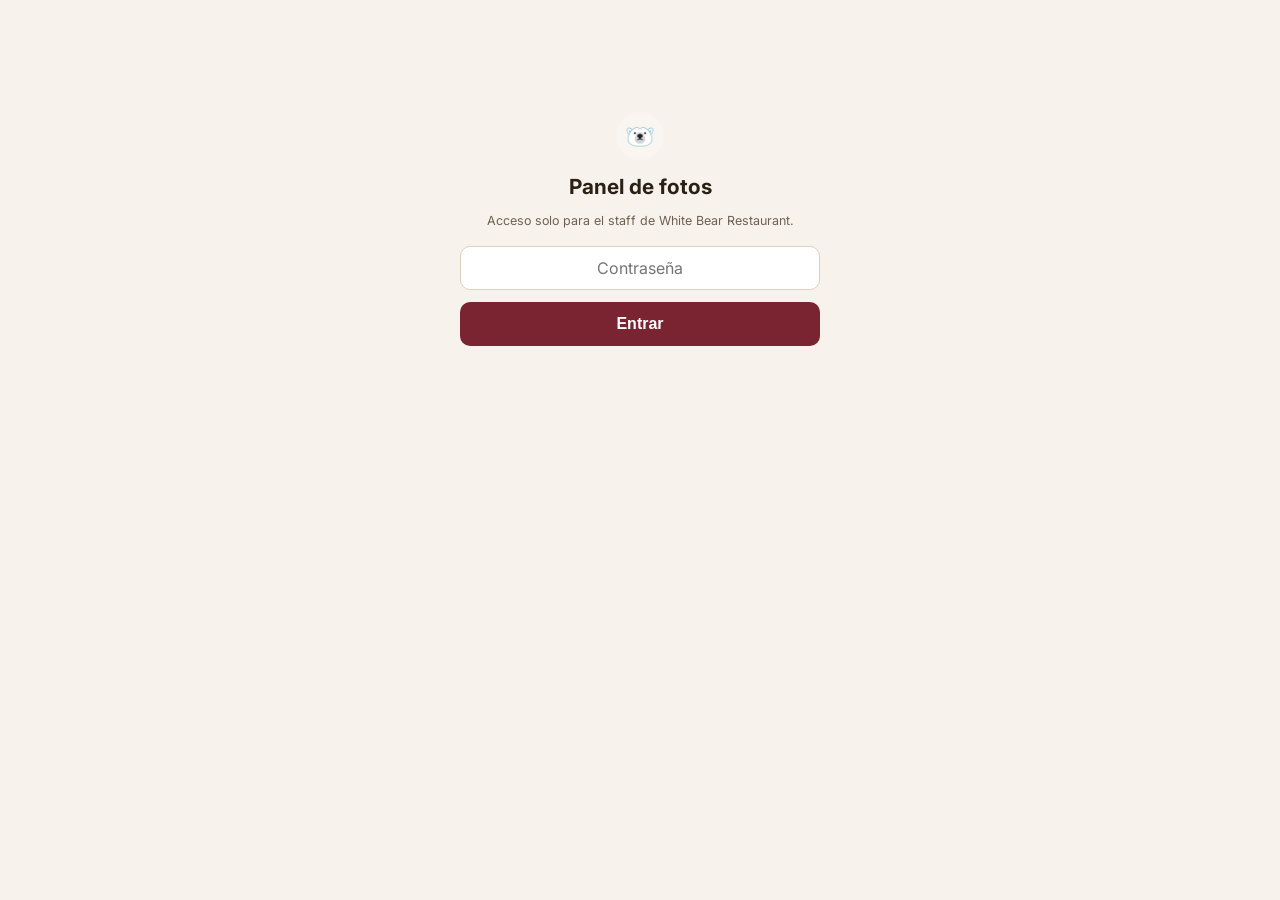
==== public/admin-photos.html @ 226e4245 "Pulido visual: tipografía, favicon, meta tags, mapa, reseñas y micro-interacciones - Tipografía real" ====
<!doctype html>
<html lang="es">
<head>
<meta charset="utf-8" />
<meta name="viewport" content="width=device-width, initial-scale=1" />
<title>Administrar fotos — White Bear Restaurant</title>
<link rel="icon" type="image/svg+xml" href="favicon.svg" />
<link rel="preconnect" href="https://fonts.googleapis.com" />
<link rel="preconnect" href="https://fonts.gstatic.com" crossorigin />
<link href="https://fonts.googleapis.com/css2?family=Fraunces:opsz,wght@9..144,500;9..144,600;9..144,700&family=Inter:wght@400;500;600;700&display=swap" rel="stylesheet" />
<link rel="stylesheet" href="css/style.css" />
<style>
  .admin-shell { max-width: 640px; margin: 0 auto; padding: 32px 20px 64px; }
  .admin-login { max-width: 360px; margin: 80px auto; text-align: center; }
  .admin-login input { text-align: center; }
  .photo-row {
    display: flex; align-items: center; gap: 14px;
    background: var(--surface); border: 1px solid var(--border); border-radius: 12px;
    padding: 12px; margin-bottom: 10px; box-shadow: var(--shadow);
  }
  .photo-thumb {
    width: 72px; height: 72px; border-radius: 8px; object-fit: cover;
    background: var(--surface-alt); flex-shrink: 0;
  }
  .photo-info { flex: 1; min-width: 0; }
  .photo-caption { font-weight: 600; font-size: 0.92rem; }
  .photo-url { font-size: 0.78rem; color: var(--text-muted); overflow: hidden; text-overflow: ellipsis; white-space: nowrap; }
  .photo-actions { display: flex; gap: 6px; flex-shrink: 0; }
  .icon-btn {
    width: 36px; height: 36px; border-radius: 8px; border: 1px solid var(--border);
    background: var(--surface-alt); cursor: pointer; font-size: 1rem;
  }
  .icon-btn:disabled { opacity: 0.35; cursor: not-allowed; }
  .icon-btn.danger { color: var(--danger); border-color: var(--danger); background: transparent; }
</style>
</head>
<body>

<div class="admin-shell">

  <div id="login-view" class="admin-login">
    <div class="brand-icon" style="margin:0 auto 14px">🐻‍❄️</div>
    <h1 style="font-size:1.3rem">Panel de fotos</h1>
    <p class="hint" style="margin-bottom:18px">Acceso solo para el staff de White Bear Restaurant.</p>
    <div id="login-alert"></div>
    <input type="password" id="password-input" placeholder="Contraseña" autocomplete="current-password" style="margin-bottom:12px" />
    <button class="btn btn-primary" id="login-btn">Entrar</button>
  </div>

  <div id="panel-view" hidden>
    <p class="section-title">Galería del sitio de reservaciones</p>
    <p class="hint" style="margin-bottom:20px">
      Agrega fotos pegando la URL de una imagen ya subida a algún lugar (Supabase Storage,
      Imgur, Google Drive público, etc.). La primera foto de la lista se usa como fondo de
      bienvenida en el sitio de clientes.
    </p>

    <form id="add-form" style="margin-top:0;margin-bottom:24px;padding:18px">
      <div id="add-alert"></div>
      <div class="field">
        <label for="photo-url">URL de la imagen *</label>
        <input type="url" id="photo-url" placeholder="https://..." required />
      </div>
      <div class="field">
        <label for="photo-caption">Descripción (opcional)</label>
        <input type="text" id="photo-caption" placeholder="Ej. Terraza al atardecer" />
      </div>
      <button type="submit" class="btn btn-primary" id="add-btn">Agregar foto</button>
    </form>

    <div id="photo-list"></div>
    <p class="hint" id="empty-photos" hidden>Aún no hay fotos. Agrega la primera arriba.</p>
  </div>

</div>

<script src="js/admin-photos.js"></script>
</body>
</html>
---- public/css/style.css ----
:root {
  --bg: #f7f3ec;
  --surface: #ffffff;
  --surface-alt: #efe6d8;
  --border: #ddd0ba;
  --text: #2b2015;
  --text-muted: #6f6151;
  --brand: #7a2331;
  --brand-dark: #571726;
  --brand-light: #b5717e;
  --on-brand: #ffffff;
  --accent: #4a6741;
  --danger: #9c3b3b;
  --warning: #a67c00;
  --pending: #a67c00;
  --confirmed: #4a6741;
  --seated: #7a2331;
  --completed: #6f6151;
  --cancelled: #9c3b3b;
  --shadow: 0 4px 16px rgba(43, 32, 21, 0.1);
  --radius: 14px;
  --font-display: "Fraunces", Georgia, "Times New Roman", serif;
  --font-body: "Inter", "Segoe UI", system-ui, -apple-system, Roboto, sans-serif;
}

@media (prefers-color-scheme: dark) {
  :root:not([data-theme="light"]) {
    --bg: #1a140d;
    --surface: #241c13;
    --surface-alt: #2e2418;
    --border: #4a3c28;
    --text: #f3ead9;
    --text-muted: #c2b39d;
    --brand: #c9808f;
    --brand-dark: #e0a8b3;
    --brand-light: #7a2331;
    --on-brand: #2b141a;
    --accent: #8fb37e;
    --danger: #d98a8a;
    --warning: #d9a940;
    --pending: #d9a940;
    --confirmed: #8fb37e;
    --seated: #c9808f;
    --completed: #a99b85;
    --cancelled: #d98a8a;
    --shadow: 0 4px 20px rgba(0, 0, 0, 0.45);
  }
}

:root[data-theme="dark"] {
  --bg: #1a140d;
  --surface: #241c13;
  --surface-alt: #2e2418;
  --border: #4a3c28;
  --text: #f3ead9;
  --text-muted: #c2b39d;
  --brand: #c9808f;
  --brand-dark: #e0a8b3;
  --brand-light: #7a2331;
  --on-brand: #2b141a;
  --accent: #8fb37e;
  --danger: #d98a8a;
  --warning: #d9a940;
  --pending: #d9a940;
  --confirmed: #8fb37e;
  --seated: #c9808f;
  --completed: #a99b85;
  --cancelled: #d98a8a;
  --shadow: 0 4px 20px rgba(0, 0, 0, 0.45);
}

* {
  box-sizing: border-box;
}

body {
  margin: 0;
  background: var(--bg);
  color: var(--text);
  font-family: var(--font-body);
  padding-block: 0;
}

a {
  color: inherit;
}

a:focus-visible,
button:focus-visible,
input:focus-visible,
select:focus-visible,
textarea:focus-visible,
[tabindex]:focus-visible {
  outline: 2px solid var(--brand);
  outline-offset: 2px;
}

header.hero h1,
.welcome-splash-title,
.section-title,
.confirmation h2 {
  font-family: var(--font-display);
}

.container {
  max-width: 760px;
  margin: 0 auto;
  padding: 0 20px 48px;
}

@keyframes fade-in-up {
  from {
    opacity: 0;
    transform: translateY(10px);
  }
  to {
    opacity: 1;
    transform: translateY(0);
  }
}

.container > .card,
.container > form {
  animation: fade-in-up 0.5s ease both;
}

.container > .card:nth-child(2) {
  animation-delay: 0.06s;
}

.container > .card:nth-child(3) {
  animation-delay: 0.12s;
}

.container > .card:nth-child(4) {
  animation-delay: 0.18s;
}

.container > form {
  animation-delay: 0.24s;
}

@media (prefers-reduced-motion: reduce) {
  .container > .card,
  .container > form {
    animation: none;
  }
}

/* ---------- pantalla de bienvenida ---------- */
.welcome-splash {
  position: fixed;
  inset: 0;
  z-index: 100;
  display: flex;
  align-items: center;
  justify-content: center;
  background-color: var(--brand-dark);
  background-size: cover;
  background-position: center;
  opacity: 1;
  transition: opacity 0.6s ease;
}

.welcome-splash::before {
  content: "";
  position: absolute;
  inset: 0;
  background: linear-gradient(180deg, rgba(0, 0, 0, 0.35), rgba(0, 0, 0, 0.55));
}

.welcome-splash.welcome-splash-hide {
  opacity: 0;
  pointer-events: none;
}

.welcome-splash[hidden] {
  display: none;
}

.welcome-splash-content {
  position: relative;
  text-align: center;
  color: #fff9f0;
  padding: 0 20px;
}

.welcome-splash-icon {
  width: 76px;
  height: 76px;
  margin: 0 auto 18px;
  border-radius: 50%;
  background: rgba(255, 255, 255, 0.18);
  display: flex;
  align-items: center;
  justify-content: center;
  font-size: 38px;
}

.welcome-splash-title {
  font-size: 2rem;
  margin: 0;
  font-weight: 800;
}

/* ---------- header ---------- */
header.hero {
  background: linear-gradient(135deg, var(--brand-dark), var(--brand));
  color: var(--on-brand);
  padding: 28px 20px 32px;
}

header.hero .hero-inner {
  max-width: 760px;
  margin: 0 auto;
}

.brand-row {
  display: flex;
  align-items: center;
  gap: 14px;
}

.brand-icon {
  width: 48px;
  height: 48px;
  border-radius: 50%;
  background: rgba(255, 255, 255, 0.18);
  display: flex;
  align-items: center;
  justify-content: center;
  font-size: 24px;
  flex-shrink: 0;
}

header.hero h1 {
  margin: 0;
  font-size: 1.5rem;
  line-height: 1.2;
}

.lang-switcher {
  margin-left: auto;
  display: flex;
  gap: 4px;
  background: rgba(255, 255, 255, 0.14);
  border-radius: 999px;
  padding: 3px;
  flex-shrink: 0;
}

.lang-switcher button {
  font: inherit;
  font-size: 0.75rem;
  font-weight: 700;
  color: var(--on-brand);
  background: transparent;
  border: none;
  border-radius: 999px;
  padding: 6px 11px;
  cursor: pointer;
  opacity: 0.75;
}

.lang-switcher button.active {
  background: rgba(255, 255, 255, 0.92);
  color: var(--brand-dark);
  opacity: 1;
}

@media (max-width: 560px) {
  .brand-row {
    flex-wrap: wrap;
  }
  .lang-switcher {
    margin-left: 0;
  }
}

.hero-meta {
  margin-top: 4px;
  font-size: 0.88rem;
  opacity: 0.9;
  display: flex;
  flex-wrap: wrap;
  align-items: center;
  gap: 6px 10px;
}

.rating {
  display: inline-flex;
  align-items: center;
  gap: 6px;
}

.rating-stars {
  position: relative;
  display: inline-block;
  font-size: 0.95em;
  line-height: 1;
  letter-spacing: 1px;
}

.rating-stars-bg {
  color: rgba(255, 255, 255, 0.35);
}

.rating-stars-fg {
  position: absolute;
  inset: 0;
  overflow: hidden;
  white-space: nowrap;
  color: #ffc94d;
}

.rating-value {
  font-weight: 700;
}

.hero-details {
  margin-top: 16px;
  display: flex;
  flex-wrap: wrap;
  gap: 10px 20px;
  font-size: 0.88rem;
}

.hero-details span {
  opacity: 0.92;
}

.hero-hours {
  margin-top: 10px;
  font-size: 0.88rem;
  display: flex;
  flex-direction: column;
  gap: 2px;
  opacity: 0.92;
}

/* ---------- cards / sections ---------- */
.card {
  background: var(--surface);
  border: 1px solid var(--border);
  border-radius: var(--radius);
  box-shadow: var(--shadow);
  padding: 22px;
  margin-top: -20px;
  position: relative;
}

.section-title {
  font-size: 1.05rem;
  font-weight: 700;
  margin: 0 0 14px;
  color: var(--brand-dark);
}

.highlights {
  display: flex;
  flex-wrap: wrap;
  gap: 8px;
  margin-top: 24px;
}

.photo-gallery {
  display: grid;
  grid-template-columns: repeat(3, 1fr);
  gap: 10px;
  margin-top: 4px;
}

.photo-gallery img {
  width: 100%;
  aspect-ratio: 1 / 1;
  object-fit: cover;
  border-radius: 10px;
  background: var(--surface-alt);
  display: block;
  transition: transform 0.25s ease, box-shadow 0.25s ease;
}

.photo-gallery img:hover {
  transform: scale(1.03);
  box-shadow: var(--shadow);
}

.map-card {
  padding-bottom: 0;
  overflow: hidden;
}

.map-embed {
  margin: 0 -22px -22px;
  aspect-ratio: 16 / 9;
}

.map-embed iframe {
  width: 100%;
  height: 100%;
  border: 0;
  display: block;
}

@media (max-width: 480px) {
  .photo-gallery {
    grid-template-columns: repeat(2, 1fr);
  }
}

.highlight-chip {
  background: var(--surface-alt);
  border: 1px solid var(--border);
  border-radius: 999px;
  padding: 6px 14px;
  font-size: 0.82rem;
  color: var(--text-muted);
}

/* ---------- info adicional (accesibilidad, servicios, etc.) ---------- */
.info-header {
  display: flex;
  align-items: center;
  justify-content: space-between;
  gap: 12px;
  cursor: pointer;
}

.info-toggle-btn {
  flex-shrink: 0;
  background: var(--surface-alt);
  border: 1px solid var(--border);
  color: var(--brand-dark);
  font: inherit;
  font-size: 0.85rem;
  font-weight: 700;
  border-radius: 999px;
  padding: 8px 16px;
  cursor: pointer;
}

.info-grid {
  margin-top: 20px;
  display: grid;
  grid-template-columns: 1fr 1fr;
  gap: 20px 28px;
}

.info-grid[hidden] {
  display: none;
}

.info-group-title {
  margin: 0 0 8px;
  font-size: 0.88rem;
  font-weight: 700;
  color: var(--text);
  display: flex;
  align-items: center;
  gap: 7px;
}

.info-chips {
  display: flex;
  flex-wrap: wrap;
  gap: 6px;
}

@media (max-width: 560px) {
  .info-grid {
    grid-template-columns: 1fr;
  }
}

/* ---------- form ---------- */
form {
  margin-top: 24px;
  background: var(--surface);
  border: 1px solid var(--border);
  border-radius: var(--radius);
  box-shadow: var(--shadow);
  padding: 24px;
}

.form-grid {
  display: grid;
  grid-template-columns: 1fr 1fr;
  gap: 16px;
}

.field {
  display: flex;
  flex-direction: column;
  gap: 6px;
  margin-bottom: 16px;
}

.field.full {
  grid-column: 1 / -1;
}

label {
  font-size: 0.85rem;
  font-weight: 600;
  color: var(--text-muted);
}

input, select, textarea {
  font: inherit;
  padding: 11px 12px;
  border-radius: 10px;
  border: 1px solid var(--border);
  background: var(--surface);
  color: var(--text);
  width: 100%;
}

input:focus, select:focus, textarea:focus {
  outline: 2px solid var(--brand-light);
  outline-offset: 1px;
}

textarea {
  resize: vertical;
  min-height: 70px;
}

.group-menu {
  margin-top: 20px;
  padding-top: 20px;
  border-top: 1px dashed var(--border);
}

.menu-item-row {
  display: flex;
  align-items: center;
  justify-content: space-between;
  gap: 12px;
  padding: 12px 0;
  border-bottom: 1px solid var(--border);
}

.menu-item-row:last-child {
  border-bottom: none;
}

.menu-item-info {
  min-width: 0;
}

.menu-item-name {
  font-weight: 600;
  font-size: 0.94rem;
}

.menu-item-desc {
  font-size: 0.82rem;
  color: var(--text-muted);
  margin-top: 2px;
}

.qty-stepper {
  display: flex;
  align-items: center;
  gap: 10px;
  flex-shrink: 0;
}

.qty-btn {
  width: 34px;
  height: 34px;
  border-radius: 50%;
  border: 1px solid var(--border);
  background: var(--surface-alt);
  color: var(--brand-dark);
  font-size: 1.1rem;
  font-weight: 700;
  cursor: pointer;
  line-height: 1;
}

.qty-value {
  min-width: 20px;
  text-align: center;
  font-weight: 700;
}

.btn {
  display: inline-flex;
  align-items: center;
  justify-content: center;
  gap: 8px;
  border: none;
  border-radius: 10px;
  padding: 13px 22px;
  font-size: 1rem;
  font-weight: 700;
  cursor: pointer;
  transition: transform 0.05s ease, filter 0.15s ease;
}

.btn:active {
  transform: scale(0.98);
}

.btn-primary {
  background: var(--brand);
  color: var(--on-brand);
  width: 100%;
}

.btn-primary:hover {
  filter: brightness(1.06);
}

.btn-primary:disabled {
  opacity: 0.6;
  cursor: not-allowed;
}

.btn-loading {
  position: relative;
  color: transparent !important;
}

.btn-loading::after {
  content: "";
  position: absolute;
  width: 18px;
  height: 18px;
  border-radius: 50%;
  border: 2px solid rgba(255, 255, 255, 0.4);
  border-top-color: #fff;
  animation: btn-spin 0.7s linear infinite;
}

@keyframes btn-spin {
  to {
    transform: rotate(360deg);
  }
}

@media (prefers-reduced-motion: reduce) {
  .btn-loading::after {
    animation-duration: 1.4s;
  }
}

.hint {
  font-size: 0.78rem;
  color: var(--text-muted);
}

.alert {
  border-radius: 10px;
  padding: 12px 14px;
  font-size: 0.88rem;
  margin-bottom: 16px;
}

.alert-error {
  background: color-mix(in srgb, var(--danger) 14%, var(--surface));
  color: var(--danger);
  border: 1px solid color-mix(in srgb, var(--danger) 35%, transparent);
}

.alert-success {
  background: color-mix(in srgb, var(--accent) 14%, var(--surface));
  color: var(--accent);
  border: 1px solid color-mix(in srgb, var(--accent) 35%, transparent);
}

.confirmation {
  display: none;
  text-align: center;
  padding: 32px 20px;
}

.confirmation .check {
  width: 64px;
  height: 64px;
  border-radius: 50%;
  background: color-mix(in srgb, var(--accent) 18%, var(--surface));
  color: var(--accent);
  display: flex;
  align-items: center;
  justify-content: center;
  font-size: 32px;
  margin: 0 auto 16px;
}

.confirmation h2 {
  margin: 0 0 8px;
}

.confirmation .details {
  background: var(--surface-alt);
  border-radius: 10px;
  padding: 16px;
  margin: 18px 0;
  text-align: left;
  font-size: 0.92rem;
  display: grid;
  grid-template-columns: auto 1fr;
  gap: 6px 14px;
}

.confirmation .details dt {
  color: var(--text-muted);
  font-weight: 600;
}

.confirmation .details dd {
  margin: 0;
}

footer.site-footer {
  text-align: center;
  color: var(--text-muted);
  font-size: 0.8rem;
  padding: 24px 20px 40px;
}

footer.site-footer a {
  color: var(--brand);
  font-weight: 600;
  text-decoration: none;
}

@media (max-width: 560px) {
  .form-grid {
    grid-template-columns: 1fr;
  }
  header.hero h1 {
    font-size: 1.25rem;
  }
}
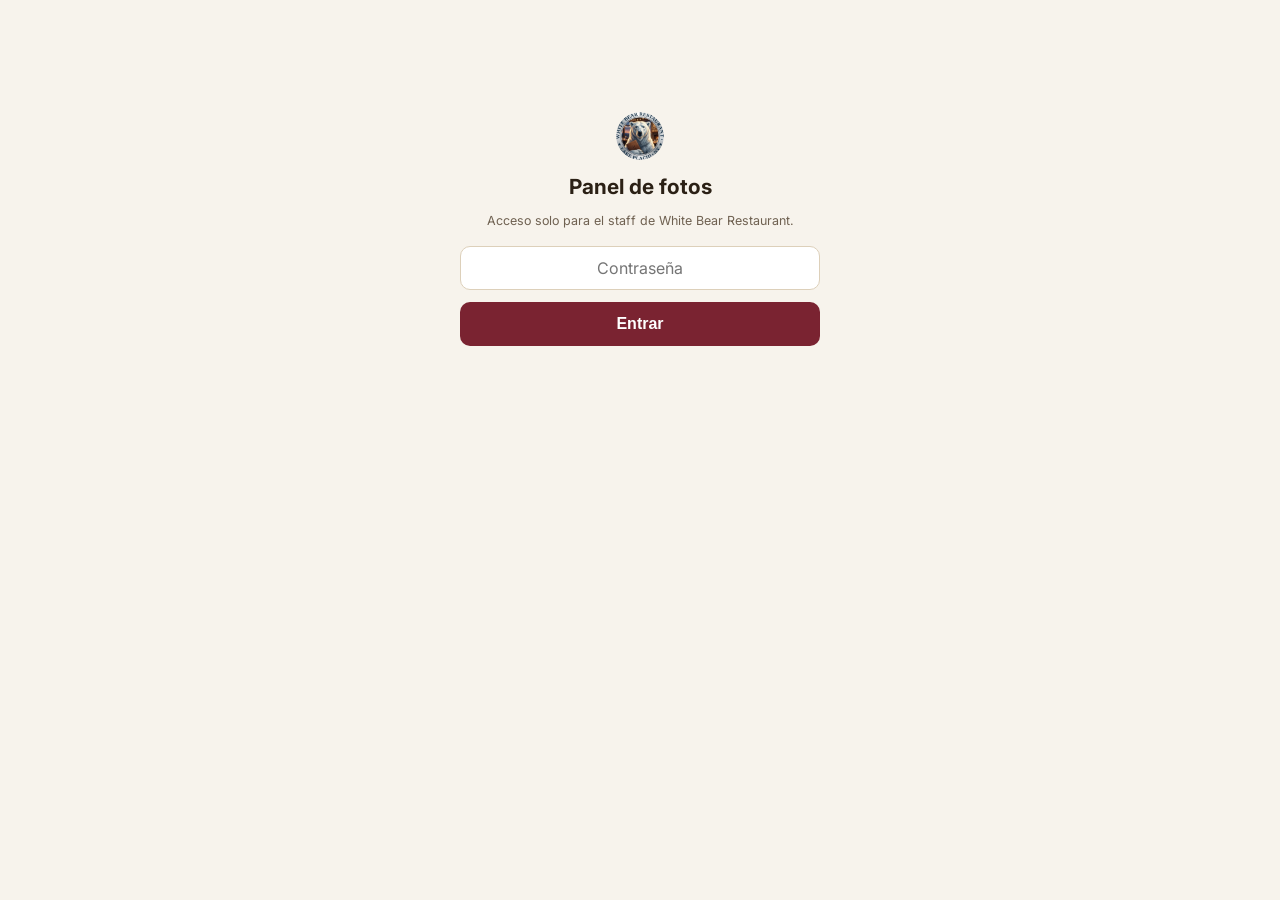
==== commit 88085d35: "Reemplazar el emoji del oso por el logo real del restaurante Logo generado específicamente para el n" ====
--- a/public/admin-photos.html
+++ b/public/admin-photos.html
@@ -4,7 +4,7 @@
 <meta charset="utf-8" />
 <meta name="viewport" content="width=device-width, initial-scale=1" />
 <title>Administrar fotos — White Bear Restaurant</title>
-<link rel="icon" type="image/svg+xml" href="favicon.svg" />
+<link rel="icon" type="image/png" href="favicon.png" />
 <link rel="preconnect" href="https://fonts.googleapis.com" />
 <link rel="preconnect" href="https://fonts.gstatic.com" crossorigin />
 <link href="https://fonts.googleapis.com/css2?family=Fraunces:opsz,wght@9..144,500;9..144,600;9..144,700&family=Inter:wght@400;500;600;700&display=swap" rel="stylesheet" />
@@ -39,7 +39,7 @@
 <div class="admin-shell">
 
   <div id="login-view" class="admin-login">
-    <div class="brand-icon" style="margin:0 auto 14px">🐻‍❄️</div>
+    <div class="brand-icon" style="margin:0 auto 14px"><img src="images/bear-logo.jpg" alt="White Bear Restaurant" class="brand-icon-img"></div>
     <h1 style="font-size:1.3rem">Panel de fotos</h1>
     <p class="hint" style="margin-bottom:18px">Acceso solo para el staff de White Bear Restaurant.</p>
     <div id="login-alert"></div>
--- a/public/css/style.css
+++ b/public/css/style.css
@@ -81,6 +81,40 @@
   padding-block: 0;
 }
 
+/* ---------- fondo "marca de agua" (apartado del cliente) ---------- */
+body.customer-body {
+  background-image: url("../images/hero-bg.jpg");
+  background-size: cover;
+  background-position: top center;
+  background-repeat: no-repeat;
+  background-attachment: fixed;
+}
+
+body.customer-body .card,
+body.customer-body form,
+body.customer-body .confirmation {
+  /* Respaldo para navegadores sin soporte de color-mix() (algunos Android
+     con Chrome/WebView desactualizado) -- sin esto, la tarjeta se queda
+     sin fondo y el texto se vuelve ilegible sobre la foto. */
+  background: rgba(255, 255, 255, 0.85);
+  background: color-mix(in srgb, var(--surface) 78%, transparent);
+  backdrop-filter: blur(16px) saturate(1.15);
+  -webkit-backdrop-filter: blur(16px) saturate(1.15);
+}
+
+body.customer-body footer.site-footer {
+  background: rgba(247, 243, 236, 0.85);
+  background: color-mix(in srgb, var(--bg) 82%, transparent);
+  backdrop-filter: blur(10px);
+  -webkit-backdrop-filter: blur(10px);
+}
+
+@media (max-width: 700px) {
+  body.customer-body {
+    background-attachment: scroll;
+  }
+}
+
 a {
   color: inherit;
 }
@@ -195,6 +229,7 @@
   align-items: center;
   justify-content: center;
   font-size: 38px;
+  overflow: hidden;
 }
 
 .welcome-splash-title {
@@ -210,6 +245,15 @@
   padding: 28px 20px 32px;
 }
 
+/* En el apartado del cliente el encabezado va transparente sobre la foto
+   de fondo -- un degradado oscuro sutil mantiene el texto blanco legible
+   sin volver a tapar la foto con un bloque de color sólido. */
+body.customer-body header.hero {
+  background: linear-gradient(180deg, rgba(15, 8, 6, 0.55) 0%, rgba(15, 8, 6, 0.28) 100%);
+  backdrop-filter: blur(2px);
+  -webkit-backdrop-filter: blur(2px);
+}
+
 header.hero .hero-inner {
   max-width: 760px;
   margin: 0 auto;
@@ -231,6 +275,15 @@
   justify-content: center;
   font-size: 24px;
   flex-shrink: 0;
+  overflow: hidden;
+}
+
+.brand-icon-img {
+  width: 100%;
+  height: 100%;
+  object-fit: cover;
+  border-radius: 50%;
+  display: block;
 }
 
 header.hero h1 {
@@ -367,7 +420,11 @@
   display: grid;
   grid-template-columns: repeat(3, 1fr);
   gap: 10px;
-  margin-top: 4px;
+  margin-top: 20px;
+}
+
+.photo-gallery[hidden] {
+  display: none;
 }
 
 .photo-gallery img {
@@ -386,12 +443,15 @@
 }
 
 .map-card {
+  overflow: hidden;
+}
+
+.map-card.expanded {
   padding-bottom: 0;
-  overflow: hidden;
 }
 
 .map-embed {
-  margin: 0 -22px -22px;
+  margin: 16px -22px -22px;
   aspect-ratio: 16 / 9;
 }
 
@@ -659,14 +719,18 @@
 }
 
 .alert-error {
+  background: rgb(241, 228, 228);
   background: color-mix(in srgb, var(--danger) 14%, var(--surface));
   color: var(--danger);
+  border: 1px solid rgba(156, 59, 59, 0.35);
   border: 1px solid color-mix(in srgb, var(--danger) 35%, transparent);
 }
 
 .alert-success {
+  background: rgb(230, 234, 228);
   background: color-mix(in srgb, var(--accent) 14%, var(--surface));
   color: var(--accent);
+  border: 1px solid rgba(74, 103, 65, 0.35);
   border: 1px solid color-mix(in srgb, var(--accent) 35%, transparent);
 }
 
@@ -680,6 +744,7 @@
   width: 64px;
   height: 64px;
   border-radius: 50%;
+  background: rgb(222, 228, 221);
   background: color-mix(in srgb, var(--accent) 18%, var(--surface));
   color: var(--accent);
   display: flex;
@@ -727,6 +792,21 @@
   text-decoration: none;
 }
 
+.ai-badge {
+  display: inline-flex;
+  align-items: center;
+  gap: 5px;
+  margin-top: 14px;
+  padding: 5px 12px;
+  border-radius: 999px;
+  border: 1px solid var(--border);
+  background: var(--surface-alt);
+  font-size: 0.72rem;
+  font-weight: 600;
+  letter-spacing: 0.02em;
+  color: var(--text-muted);
+}
+
 @media (max-width: 560px) {
   .form-grid {
     grid-template-columns: 1fr;
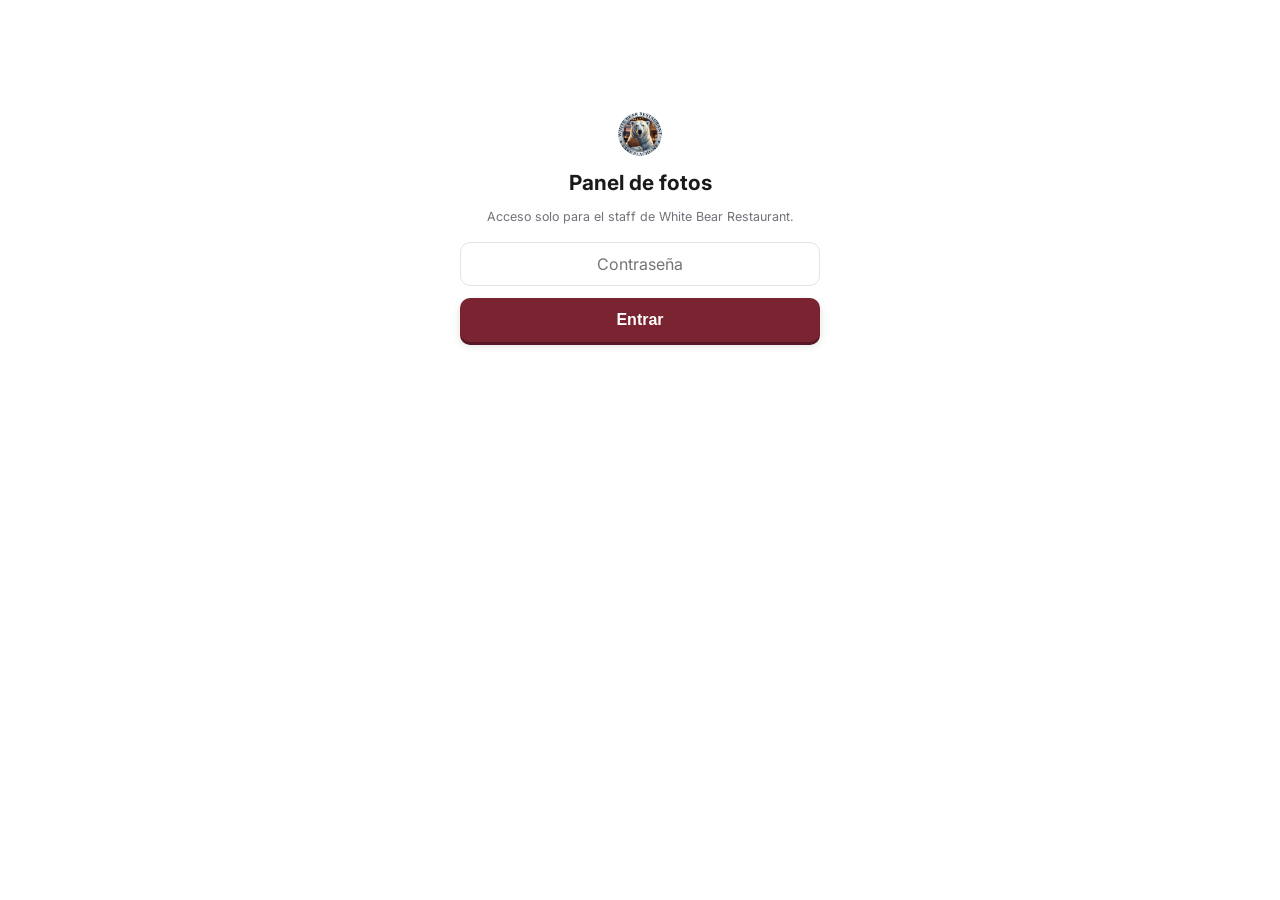
==== commit 2134e942: "Rediseño minimalista en blanco - Paleta a blanco/gris neutro (claro y oscuro), sombras planas y suti" ====
--- a/public/admin-photos.html
+++ b/public/admin-photos.html
@@ -7,7 +7,7 @@
 <link rel="icon" type="image/png" href="favicon.png" />
 <link rel="preconnect" href="https://fonts.googleapis.com" />
 <link rel="preconnect" href="https://fonts.gstatic.com" crossorigin />
-<link href="https://fonts.googleapis.com/css2?family=Fraunces:opsz,wght@9..144,500;9..144,600;9..144,700&family=Inter:wght@400;500;600;700&display=swap" rel="stylesheet" />
+<link href="https://fonts.googleapis.com/css2?family=Inter:wght@400;500;600;700;800&display=swap" rel="stylesheet" />
 <link rel="stylesheet" href="css/style.css" />
 <style>
   .admin-shell { max-width: 640px; margin: 0 auto; padding: 32px 20px 64px; }
@@ -32,6 +32,11 @@
   }
   .icon-btn:disabled { opacity: 0.35; cursor: not-allowed; }
   .icon-btn.danger { color: var(--danger); border-color: var(--danger); background: transparent; }
+  .photo-category-badge {
+    display: inline-block; font-size: 0.7rem; font-weight: 700; text-transform: uppercase;
+    letter-spacing: 0.03em; padding: 2px 8px; border-radius: 999px; margin-top: 4px;
+    background: var(--surface-alt); color: var(--text-muted); border: 1px solid var(--border);
+  }
 </style>
 </head>
 <body>
@@ -65,6 +70,13 @@
         <label for="photo-caption">Descripción (opcional)</label>
         <input type="text" id="photo-caption" placeholder="Ej. Terraza al atardecer" />
       </div>
+      <div class="field">
+        <label for="photo-category">Sección</label>
+        <select id="photo-category">
+          <option value="gallery">Galería general</option>
+          <option value="menu">Nuestro Menú</option>
+        </select>
+      </div>
       <button type="submit" class="btn btn-primary" id="add-btn">Agregar foto</button>
     </form>
 
--- a/public/css/style.css
+++ b/public/css/style.css
@@ -1,10 +1,10 @@
 :root {
-  --bg: #f7f3ec;
+  --bg: #ffffff;
   --surface: #ffffff;
-  --surface-alt: #efe6d8;
-  --border: #ddd0ba;
-  --text: #2b2015;
-  --text-muted: #6f6151;
+  --surface-alt: #f4f4f4;
+  --border: #e4e4e4;
+  --text: #1a1a1a;
+  --text-muted: #71717a;
   --brand: #7a2331;
   --brand-dark: #571726;
   --brand-light: #b5717e;
@@ -17,20 +17,20 @@
   --seated: #7a2331;
   --completed: #6f6151;
   --cancelled: #9c3b3b;
-  --shadow: 0 4px 16px rgba(43, 32, 21, 0.1);
+  --shadow: 0 1px 3px rgba(0, 0, 0, 0.06);
   --radius: 14px;
-  --font-display: "Fraunces", Georgia, "Times New Roman", serif;
+  --font-display: "Inter", "Segoe UI", system-ui, -apple-system, Roboto, sans-serif;
   --font-body: "Inter", "Segoe UI", system-ui, -apple-system, Roboto, sans-serif;
 }
 
 @media (prefers-color-scheme: dark) {
   :root:not([data-theme="light"]) {
-    --bg: #1a140d;
-    --surface: #241c13;
-    --surface-alt: #2e2418;
-    --border: #4a3c28;
-    --text: #f3ead9;
-    --text-muted: #c2b39d;
+    --bg: #121212;
+    --surface: #1a1a1a;
+    --surface-alt: #232323;
+    --border: #333333;
+    --text: #f2f2f2;
+    --text-muted: #a3a3a3;
     --brand: #c9808f;
     --brand-dark: #e0a8b3;
     --brand-light: #7a2331;
@@ -43,17 +43,17 @@
     --seated: #c9808f;
     --completed: #a99b85;
     --cancelled: #d98a8a;
-    --shadow: 0 4px 20px rgba(0, 0, 0, 0.45);
+    --shadow: 0 1px 3px rgba(0, 0, 0, 0.4);
   }
 }
 
 :root[data-theme="dark"] {
-  --bg: #1a140d;
-  --surface: #241c13;
-  --surface-alt: #2e2418;
-  --border: #4a3c28;
-  --text: #f3ead9;
-  --text-muted: #c2b39d;
+  --bg: #121212;
+  --surface: #1a1a1a;
+  --surface-alt: #232323;
+  --border: #333333;
+  --text: #f2f2f2;
+  --text-muted: #a3a3a3;
   --brand: #c9808f;
   --brand-dark: #e0a8b3;
   --brand-light: #7a2331;
@@ -66,7 +66,7 @@
   --seated: #c9808f;
   --completed: #a99b85;
   --cancelled: #d98a8a;
-  --shadow: 0 4px 20px rgba(0, 0, 0, 0.45);
+  --shadow: 0 1px 3px rgba(0, 0, 0, 0.4);
 }
 
 * {
@@ -79,40 +79,6 @@
   color: var(--text);
   font-family: var(--font-body);
   padding-block: 0;
-}
-
-/* ---------- fondo "marca de agua" (apartado del cliente) ---------- */
-body.customer-body {
-  background-image: url("../images/hero-bg.jpg");
-  background-size: cover;
-  background-position: top center;
-  background-repeat: no-repeat;
-  background-attachment: fixed;
-}
-
-body.customer-body .card,
-body.customer-body form,
-body.customer-body .confirmation {
-  /* Respaldo para navegadores sin soporte de color-mix() (algunos Android
-     con Chrome/WebView desactualizado) -- sin esto, la tarjeta se queda
-     sin fondo y el texto se vuelve ilegible sobre la foto. */
-  background: rgba(255, 255, 255, 0.85);
-  background: color-mix(in srgb, var(--surface) 78%, transparent);
-  backdrop-filter: blur(16px) saturate(1.15);
-  -webkit-backdrop-filter: blur(16px) saturate(1.15);
-}
-
-body.customer-body footer.site-footer {
-  background: rgba(247, 243, 236, 0.85);
-  background: color-mix(in srgb, var(--bg) 82%, transparent);
-  backdrop-filter: blur(10px);
-  -webkit-backdrop-filter: blur(10px);
-}
-
-@media (max-width: 700px) {
-  body.customer-body {
-    background-attachment: scroll;
-  }
 }
 
 a {
@@ -158,20 +124,24 @@
   animation: fade-in-up 0.5s ease both;
 }
 
-.container > .card:nth-child(2) {
-  animation-delay: 0.06s;
-}
-
 .container > .card:nth-child(3) {
-  animation-delay: 0.12s;
+  animation-delay: 0.05s;
 }
 
 .container > .card:nth-child(4) {
-  animation-delay: 0.18s;
-}
-
-.container > form {
-  animation-delay: 0.24s;
+  animation-delay: 0.1s;
+}
+
+.container > .card:nth-child(5) {
+  animation-delay: 0.15s;
+}
+
+.container > .card:nth-child(6) {
+  animation-delay: 0.2s;
+}
+
+.container > .card:nth-child(7) {
+  animation-delay: 0.25s;
 }
 
 @media (prefers-reduced-motion: reduce) {
@@ -190,6 +160,7 @@
   align-items: center;
   justify-content: center;
   background-color: var(--brand-dark);
+  background-image: url("../images/welcome-bg.jpg");
   background-size: cover;
   background-position: center;
   opacity: 1;
@@ -219,10 +190,16 @@
   padding: 0 20px;
 }
 
+.welcome-splash-brand {
+  position: absolute;
+  left: 20px;
+  bottom: 20px;
+  z-index: 1;
+}
+
 .welcome-splash-icon {
   width: 76px;
   height: 76px;
-  margin: 0 auto 18px;
   border-radius: 50%;
   background: rgba(255, 255, 255, 0.18);
   display: flex;
@@ -230,6 +207,14 @@
   justify-content: center;
   font-size: 38px;
   overflow: hidden;
+  box-shadow: 0 4px 16px rgba(0, 0, 0, 0.35);
+}
+
+@media (max-width: 560px) {
+  .welcome-splash-icon {
+    width: 60px;
+    height: 60px;
+  }
 }
 
 .welcome-splash-title {
@@ -240,18 +225,10 @@
 
 /* ---------- header ---------- */
 header.hero {
-  background: linear-gradient(135deg, var(--brand-dark), var(--brand));
-  color: var(--on-brand);
-  padding: 28px 20px 32px;
-}
-
-/* En el apartado del cliente el encabezado va transparente sobre la foto
-   de fondo -- un degradado oscuro sutil mantiene el texto blanco legible
-   sin volver a tapar la foto con un bloque de color sólido. */
-body.customer-body header.hero {
-  background: linear-gradient(180deg, rgba(15, 8, 6, 0.55) 0%, rgba(15, 8, 6, 0.28) 100%);
-  backdrop-filter: blur(2px);
-  -webkit-backdrop-filter: blur(2px);
+  background: var(--surface);
+  color: var(--text);
+  padding: 18px 20px;
+  border-bottom: 1px solid var(--border);
 }
 
 header.hero .hero-inner {
@@ -266,14 +243,14 @@
 }
 
 .brand-icon {
-  width: 48px;
-  height: 48px;
+  width: 44px;
+  height: 44px;
   border-radius: 50%;
-  background: rgba(255, 255, 255, 0.18);
+  background: var(--surface-alt);
   display: flex;
   align-items: center;
   justify-content: center;
-  font-size: 24px;
+  font-size: 22px;
   flex-shrink: 0;
   overflow: hidden;
 }
@@ -288,15 +265,17 @@
 
 header.hero h1 {
   margin: 0;
-  font-size: 1.5rem;
+  font-size: 1.2rem;
+  font-weight: 700;
   line-height: 1.2;
+  letter-spacing: -0.01em;
 }
 
 .lang-switcher {
   margin-left: auto;
   display: flex;
   gap: 4px;
-  background: rgba(255, 255, 255, 0.14);
+  background: var(--surface-alt);
   border-radius: 999px;
   padding: 3px;
   flex-shrink: 0;
@@ -306,19 +285,23 @@
   font: inherit;
   font-size: 0.75rem;
   font-weight: 700;
-  color: var(--on-brand);
+  color: var(--text-muted);
   background: transparent;
   border: none;
   border-radius: 999px;
   padding: 6px 11px;
   cursor: pointer;
-  opacity: 0.75;
+  transition: transform 0.08s ease, box-shadow 0.08s ease;
 }
 
 .lang-switcher button.active {
-  background: rgba(255, 255, 255, 0.92);
-  color: var(--brand-dark);
-  opacity: 1;
+  background: var(--surface);
+  color: var(--brand);
+  box-shadow: 0 1px 2px rgba(0, 0, 0, 0.12);
+}
+
+.lang-switcher button:active {
+  transform: translateY(1px) scale(0.96);
 }
 
 @media (max-width: 560px) {
@@ -331,9 +314,8 @@
 }
 
 .hero-meta {
-  margin-top: 4px;
-  font-size: 0.88rem;
-  opacity: 0.9;
+  font-size: 0.9rem;
+  color: var(--text-muted);
   display: flex;
   flex-wrap: wrap;
   align-items: center;
@@ -355,7 +337,7 @@
 }
 
 .rating-stars-bg {
-  color: rgba(255, 255, 255, 0.35);
+  color: var(--border);
 }
 
 .rating-stars-fg {
@@ -363,11 +345,12 @@
   inset: 0;
   overflow: hidden;
   white-space: nowrap;
-  color: #ffc94d;
+  color: #e0a233;
 }
 
 .rating-value {
   font-weight: 700;
+  color: var(--text);
 }
 
 .hero-details {
@@ -375,20 +358,17 @@
   display: flex;
   flex-wrap: wrap;
   gap: 10px 20px;
-  font-size: 0.88rem;
-}
-
-.hero-details span {
-  opacity: 0.92;
+  font-size: 0.9rem;
+  color: var(--text-muted);
 }
 
 .hero-hours {
-  margin-top: 10px;
-  font-size: 0.88rem;
+  margin-top: 16px;
+  font-size: 0.9rem;
   display: flex;
   flex-direction: column;
-  gap: 2px;
-  opacity: 0.92;
+  gap: 4px;
+  color: var(--text-muted);
 }
 
 /* ---------- cards / sections ---------- */
@@ -442,23 +422,66 @@
   box-shadow: var(--shadow);
 }
 
-.map-card {
-  overflow: hidden;
-}
-
-.map-card.expanded {
-  padding-bottom: 0;
-}
-
-.map-embed {
-  margin: 16px -22px -22px;
-  aspect-ratio: 16 / 9;
-}
-
-.map-embed iframe {
+/* ---------- reseñas de clientes ---------- */
+#review-form {
+  margin-top: 0;
+  box-shadow: none;
+  border: none;
+  padding: 0;
+  background: transparent;
+}
+
+#review-form .btn-primary {
+  margin-top: 6px;
+}
+
+.reviews-list {
+  display: flex;
+  flex-direction: column;
+  gap: 14px;
+  margin-top: 22px;
+}
+
+.review-item {
+  border: 1px solid var(--border);
+  border-radius: 12px;
+  padding: 14px 16px;
+  background: var(--surface-alt);
+}
+
+.review-item-header {
+  display: flex;
+  align-items: center;
+  justify-content: space-between;
+  gap: 10px;
+  margin-bottom: 6px;
+}
+
+.review-stars {
+  color: #d99a1f;
+  letter-spacing: 1px;
+  font-size: 0.95rem;
+}
+
+.review-name {
+  font-size: 0.82rem;
+  font-weight: 600;
+  color: var(--text-muted);
+}
+
+.review-text {
+  margin: 0;
+  font-size: 0.92rem;
+  line-height: 1.5;
+}
+
+.review-photo {
+  margin-top: 10px;
   width: 100%;
-  height: 100%;
-  border: 0;
+  max-width: 260px;
+  aspect-ratio: 4 / 3;
+  object-fit: cover;
+  border-radius: 10px;
   display: block;
 }
 
@@ -497,6 +520,13 @@
   border-radius: 999px;
   padding: 8px 16px;
   cursor: pointer;
+  box-shadow: 0 2px 0 var(--border);
+  transition: transform 0.08s ease, box-shadow 0.08s ease;
+}
+
+.info-toggle-btn:active {
+  transform: translateY(2px);
+  box-shadow: 0 0 0 var(--border);
 }
 
 .info-grid {
@@ -656,21 +686,23 @@
   font-size: 1rem;
   font-weight: 700;
   cursor: pointer;
-  transition: transform 0.05s ease, filter 0.15s ease;
-}
-
-.btn:active {
-  transform: scale(0.98);
+  transition: transform 0.08s ease, box-shadow 0.08s ease, filter 0.15s ease;
 }
 
 .btn-primary {
   background: var(--brand);
   color: var(--on-brand);
   width: 100%;
+  box-shadow: 0 3px 0 var(--brand-dark), 0 4px 8px rgba(0, 0, 0, 0.12);
 }
 
 .btn-primary:hover {
   filter: brightness(1.06);
+}
+
+.btn-primary:active {
+  transform: translateY(3px);
+  box-shadow: 0 0 0 var(--brand-dark), 0 1px 2px rgba(0, 0, 0, 0.12);
 }
 
 .btn-primary:disabled {
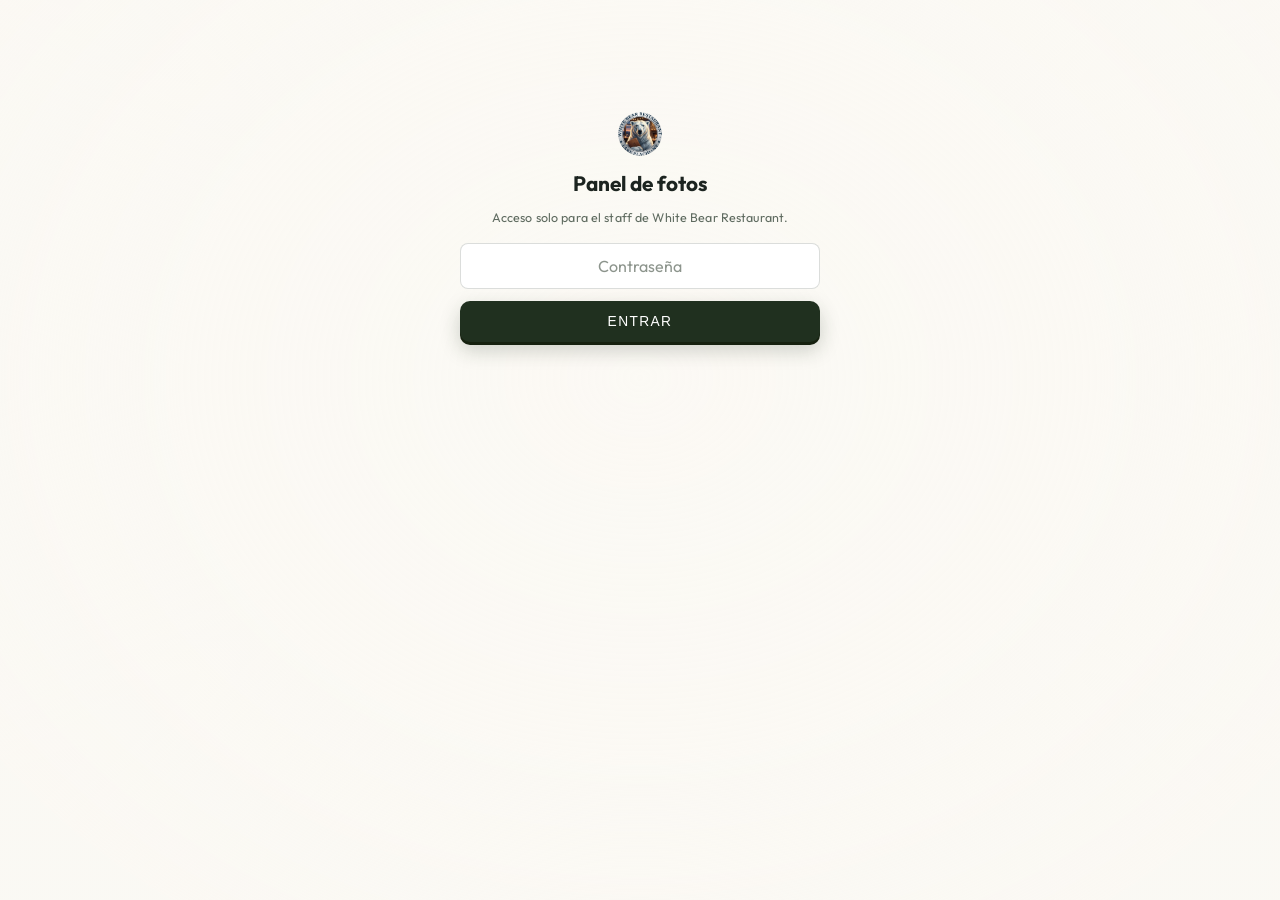
==== commit 21ce8f51: "Paleta y tipografía "Lake Placid Ivory", sacadas de referencias reales El tema anterior parecía un l" ====
--- a/public/admin-photos.html
+++ b/public/admin-photos.html
@@ -7,7 +7,7 @@
 <link rel="icon" type="image/png" href="favicon.png" />
 <link rel="preconnect" href="https://fonts.googleapis.com" />
 <link rel="preconnect" href="https://fonts.gstatic.com" crossorigin />
-<link href="https://fonts.googleapis.com/css2?family=Inter:wght@400;500;600;700;800&display=swap" rel="stylesheet" />
+<link href="https://fonts.googleapis.com/css2?family=EB+Garamond:ital,wght@0,400;0,500;0,600;1,400&family=Outfit:wght@300;400;500;600;700&display=swap" rel="stylesheet" />
 <link rel="stylesheet" href="css/style.css" />
 <style>
   .admin-shell { max-width: 640px; margin: 0 auto; padding: 32px 20px 64px; }
--- a/public/css/style.css
+++ b/public/css/style.css
@@ -1,73 +1,70 @@
+/*
+ * Tema "Lake Placid Ivory".
+ *
+ * La paleta y la tipografía salen de analizar cómo se presentan de verdad los
+ * restaurantes de lujo y los hoteles de los Adirondacks -- Mirror Lake Inn
+ * (AAA cuatro diamantes, en Lake Placid), Lake Placid Lodge, The Point, y de
+ * referencia en alta cocina Eleven Madison Park. Los cuatro coinciden en lo
+ * mismo:
+ *
+ *   - fondo claro y cálido, no oscuro;
+ *   - un solo color profundo y desaturado como ancla (verde bosque o marino);
+ *   - acento apagado, usado con cuentagotas, nunca un oro brillante;
+ *   - un serif de estilo antiguo para los títulos;
+ *   - casi nada de color en la interfaz: el color fuerte lo ponen las fotos.
+ *
+ * El verde bosque ancla ya estaba en la marca de White Bear, así que la paleta
+ * no es prestada: es la del restaurante, llevada al registro de sus vecinos.
+ */
 :root {
-  --bg: #ffffff;
-  --surface: #ffffff;
-  --surface-alt: #f4f4f4;
-  --border: #e4e4e4;
-  --text: #1a1a1a;
-  --text-muted: #71717a;
-  --brand: #7a2331;
-  --brand-dark: #571726;
-  --brand-light: #b5717e;
+  --bg: #fbf9f4;
+  --surface: rgba(255, 255, 255, 0.82);
+  --surface-solid: #ffffff;
+  /* Los neutros van sesgados hacia el verde del ancla en vez de ser grises
+     puros: es lo que hace que la pantalla se lea elegida y no por defecto. */
+  --surface-alt: rgba(32, 48, 31, 0.05);
+  --border: rgba(32, 48, 31, 0.16);
+  --border-strong: rgba(32, 48, 31, 0.34);
+  --text: #1c2420;
+  --text-muted: #5f6b60;
+
+  /* Verde bosque: el ancla. Es el color de los botones y del pie. */
+  --forest: #20301f;
+  --forest-light: #2e4529;
+
+  /* Latón apagado. Sustituye al oro saturado: mismo origen, media saturación. */
+  --brand: #7e6433;
+  --brand-dark: #5e4a24;
+  --brand-light: #9a7b3f;
   --on-brand: #ffffff;
-  --accent: #4a6741;
-  --danger: #9c3b3b;
-  --warning: #a67c00;
-  --pending: #a67c00;
-  --confirmed: #4a6741;
-  --seated: #7a2331;
-  --completed: #6f6151;
-  --cancelled: #9c3b3b;
-  --shadow: 0 1px 3px rgba(0, 0, 0, 0.06);
+
+  --accent: #41603c;
+  --burgundy: #7a3b49;
+  --danger: #8c2f39;
+  --warning: #8a6206;
+  --pending: #8a6206;
+  --confirmed: #41603c;
+  --seated: #8a5a1c;
+  --completed: #5f6b60;
+  --cancelled: #8c2f39;
+
+  --shadow: 0 10px 34px rgba(28, 36, 32, 0.09);
+  --glass-blur: 16px;
   --radius: 14px;
-  --font-display: "Inter", "Segoe UI", system-ui, -apple-system, Roboto, sans-serif;
-  --font-body: "Inter", "Segoe UI", system-ui, -apple-system, Roboto, sans-serif;
-}
-
-@media (prefers-color-scheme: dark) {
-  :root:not([data-theme="light"]) {
-    --bg: #121212;
-    --surface: #1a1a1a;
-    --surface-alt: #232323;
-    --border: #333333;
-    --text: #f2f2f2;
-    --text-muted: #a3a3a3;
-    --brand: #c9808f;
-    --brand-dark: #e0a8b3;
-    --brand-light: #7a2331;
-    --on-brand: #2b141a;
-    --accent: #8fb37e;
-    --danger: #d98a8a;
-    --warning: #d9a940;
-    --pending: #d9a940;
-    --confirmed: #8fb37e;
-    --seated: #c9808f;
-    --completed: #a99b85;
-    --cancelled: #d98a8a;
-    --shadow: 0 1px 3px rgba(0, 0, 0, 0.4);
-  }
-}
-
-:root[data-theme="dark"] {
-  --bg: #121212;
-  --surface: #1a1a1a;
-  --surface-alt: #232323;
-  --border: #333333;
-  --text: #f2f2f2;
-  --text-muted: #a3a3a3;
-  --brand: #c9808f;
-  --brand-dark: #e0a8b3;
-  --brand-light: #7a2331;
-  --on-brand: #2b141a;
-  --accent: #8fb37e;
-  --danger: #d98a8a;
-  --warning: #d9a940;
-  --pending: #d9a940;
-  --confirmed: #8fb37e;
-  --seated: #c9808f;
-  --completed: #a99b85;
-  --cancelled: #d98a8a;
-  --shadow: 0 1px 3px rgba(0, 0, 0, 0.4);
-}
+
+  /* EB Garamond es el serif que usa Eleven Madison Park, y es de la misma
+     familia de estilo antiguo que el Orpheus del Mirror Lake Inn y el Minerva
+     del Lake Placid Lodge: contraste moderado, nada de Didone llamativo.
+     Outfit es literalmente la sans del Mirror Lake Inn. */
+  --font-display: "EB Garamond", Georgia, "Times New Roman", serif;
+  --font-body: "Outfit", "Inter", system-ui, -apple-system, Roboto, sans-serif;
+  /* Para cifras que tienen que alinearse en columna. No es una mono: es la
+     misma sans con cifras de ancho fijo, para no meter una tercera voz. */
+  --font-mono: "Outfit", "Inter", system-ui, sans-serif;
+}
+
+/* El tema es claro por diseño (el fondo es una montaña brumosa), así que no
+   cambia con la preferencia de color del sistema: se ve igual en ambos. */
 
 * {
   box-sizing: border-box;
@@ -79,6 +76,34 @@
   color: var(--text);
   font-family: var(--font-body);
   padding-block: 0;
+}
+
+/* Lienzo del cielo 3D: detrás de todo, fijo, y nunca intercepta clics. */
+.bg-3d {
+  position: fixed;
+  inset: 0;
+  width: 100%;
+  height: 100%;
+  z-index: -2;
+  display: block;
+  pointer-events: none;
+}
+
+/* Velo sobre el fondo 3D. Como el formulario no vive dentro de un panel, el
+   texto cae directo sobre la montaña: esto aclara la columna central lo justo
+   para que se lea, y deja las cordilleras asomar por los bordes. */
+body::before {
+  content: "";
+  position: fixed;
+  inset: 0;
+  z-index: -1;
+  pointer-events: none;
+  background: radial-gradient(
+    ellipse 62% 72% at 50% 42%,
+    rgba(251, 249, 244, 0.88) 0%,
+    rgba(251, 249, 244, 0.62) 58%,
+    rgba(251, 249, 244, 0.2) 100%
+  );
 }
 
 a {
@@ -97,9 +122,37 @@
 
 header.hero h1,
 .welcome-splash-title,
-.section-title,
 .confirmation h2 {
   font-family: var(--font-display);
+  letter-spacing: -0.02em;
+}
+
+/* Los títulos de sección van en el serif, en redonda y en minúsculas: en los
+   sitios de referencia el título de sección es una línea de libro, no una
+   etiqueta de interfaz. */
+.section-title {
+  font-family: var(--font-display);
+  font-size: 1.6rem;
+  font-weight: 400;
+  letter-spacing: 0.005em;
+  /* Latón oscuro: es el único sitio donde el acento aparece en texto, y por
+     eso funciona. En las referencias el color se gasta en un solo lugar. */
+  color: var(--brand-dark);
+  text-transform: none;
+}
+
+/* Cifras que se comparan o se alinean en columna. */
+.hero-hours,
+.rating-value,
+.review-stars,
+.confirmation .details dd {
+  font-variant-numeric: tabular-nums;
+}
+
+label,
+.hint {
+  font-family: var(--font-mono);
+  letter-spacing: 0.01em;
 }
 
 .container {
@@ -148,6 +201,29 @@
   .container > .card,
   .container > form {
     animation: none;
+  }
+}
+
+/* Aparición al hacer scroll. La clase .reveal la pone el JS, nunca el HTML:
+   si el JS no carga, todo queda visible como siempre. */
+.reveal {
+  opacity: 0;
+  transform: translateY(28px);
+  transition: opacity 0.65s cubic-bezier(0.22, 0.61, 0.36, 1),
+              transform 0.65s cubic-bezier(0.22, 0.61, 0.36, 1);
+  will-change: opacity, transform;
+}
+
+.reveal.is-visible {
+  opacity: 1;
+  transform: none;
+}
+
+@media (prefers-reduced-motion: reduce) {
+  .reveal {
+    opacity: 1;
+    transform: none;
+    transition: none;
   }
 }
 
@@ -225,10 +301,15 @@
 
 /* ---------- header ---------- */
 header.hero {
-  background: var(--surface);
+  background: rgba(251, 249, 244, 0.86);
+  backdrop-filter: blur(18px) saturate(120%);
+  -webkit-backdrop-filter: blur(18px) saturate(120%);
   color: var(--text);
-  padding: 18px 20px;
+  padding: 16px 20px;
   border-bottom: 1px solid var(--border);
+  position: sticky;
+  top: 0;
+  z-index: 20;
 }
 
 header.hero .hero-inner {
@@ -265,10 +346,18 @@
 
 header.hero h1 {
   margin: 0;
-  font-size: 1.2rem;
-  font-weight: 700;
-  line-height: 1.2;
-  letter-spacing: -0.01em;
+  font-family: var(--font-display);
+  font-size: 1.05rem;
+  font-weight: 400;
+  line-height: 1.25;
+  letter-spacing: 0.1em;
+  text-transform: uppercase;
+}
+
+@media (min-width: 560px) {
+  header.hero h1 {
+    font-size: 1.25rem;
+  }
 }
 
 .lang-switcher {
@@ -345,7 +434,9 @@
   inset: 0;
   overflow: hidden;
   white-space: nowrap;
-  color: #e0a233;
+  /* El oro brillante se quedaba en 2.2:1 sobre marfil. El latón de la paleta
+     llega a 5.3:1 y además deja de ser el amarillo chillón de reseña. */
+  color: var(--brand);
 }
 
 .rating-value {
@@ -372,21 +463,38 @@
 }
 
 /* ---------- cards / sections ---------- */
+/* La unidad base: una lámina blanca sobre el marfil, apenas despegada. Las
+   referencias de lujo no apilan sombras ni bordes brillantes -- el papel está
+   casi plano y lo que separa las secciones es el aire entre ellas. */
 .card {
   background: var(--surface);
+  backdrop-filter: blur(var(--glass-blur)) saturate(120%);
+  -webkit-backdrop-filter: blur(var(--glass-blur)) saturate(120%);
   border: 1px solid var(--border);
   border-radius: var(--radius);
   box-shadow: var(--shadow);
   padding: 22px;
-  margin-top: -20px;
+  margin-top: 14px;
   position: relative;
-}
-
+  transition: transform 0.25s ease, border-color 0.25s ease, box-shadow 0.25s ease;
+}
+
+.card:hover {
+  border-color: var(--border-strong);
+  box-shadow: 0 14px 40px rgba(28, 36, 32, 0.13);
+}
+
+@media (prefers-reduced-motion: no-preference) {
+  .card:hover {
+    transform: translateY(-2px);
+  }
+}
+
+/* El resto de .section-title vive arriba, con la tipografía. Aquí solo
+   queda el margen: tener dos bloques peleándose por el mismo selector es
+   justo como se pierde un color sin darse cuenta. */
 .section-title {
-  font-size: 1.05rem;
-  font-weight: 700;
   margin: 0 0 14px;
-  color: var(--brand-dark);
 }
 
 .highlights {
@@ -566,12 +674,72 @@
 form {
   margin-top: 24px;
   background: var(--surface);
+  backdrop-filter: blur(var(--glass-blur)) saturate(120%);
+  -webkit-backdrop-filter: blur(var(--glass-blur)) saturate(120%);
   border: 1px solid var(--border);
   border-radius: var(--radius);
   box-shadow: var(--shadow);
   padding: 24px;
 }
 
+/* El formulario de reserva no vive dentro de un panel: los campos flotan
+   directamente sobre el fondo 3D y van apareciendo uno a uno al bajar. */
+#reservation-form {
+  margin-top: 32px;
+  background: transparent;
+  backdrop-filter: none;
+  -webkit-backdrop-filter: none;
+  border: none;
+  box-shadow: none;
+  padding: 0;
+}
+
+/* Una sola columna: así cada campo entra en escena por separado
+   mientras se hace scroll, en vez de aparecer de dos en dos. */
+#reservation-form .form-grid {
+  grid-template-columns: 1fr;
+  gap: 34px;
+}
+
+#reservation-form .field {
+  margin-bottom: 0;
+  gap: 10px;
+}
+
+#reservation-form label {
+  font-size: 0.72rem;
+  letter-spacing: 0.14em;
+  text-transform: uppercase;
+  font-weight: 500;
+  color: var(--text-muted);
+}
+
+#reservation-form input,
+#reservation-form select,
+#reservation-form textarea {
+  /* Sin panel detrás, el campo necesita su propio fondo blanco para
+     recortarse del marfil y de la montaña. */
+  background: rgba(255, 255, 255, 0.94);
+  padding: 15px 16px;
+  font-size: 1.02rem;
+}
+
+#reservation-form .hint {
+  color: var(--text-muted);
+}
+
+#reservation-form .section-title {
+  font-size: 2.4rem;
+  line-height: 1.1;
+  letter-spacing: -0.01em;
+  margin-bottom: 30px;
+  text-wrap: balance;
+}
+
+#reservation-form #submit-btn {
+  margin-top: 36px;
+}
+
 .form-grid {
   display: grid;
   grid-template-columns: 1fr 1fr;
@@ -597,17 +765,27 @@
 
 input, select, textarea {
   font: inherit;
-  padding: 11px 12px;
-  border-radius: 10px;
+  padding: 12px 13px;
+  border-radius: 8px;
   border: 1px solid var(--border);
-  background: var(--surface);
+  background: var(--surface-solid);
   color: var(--text);
   width: 100%;
+  transition: border-color 0.2s ease, box-shadow 0.2s ease;
+}
+
+input::placeholder, textarea::placeholder {
+  color: rgba(95, 107, 96, 0.72);
+}
+
+input:hover, select:hover, textarea:hover {
+  border-color: var(--border-strong);
 }
 
 input:focus, select:focus, textarea:focus {
-  outline: 2px solid var(--brand-light);
+  outline: 2px solid var(--forest);
   outline-offset: 1px;
+  border-color: var(--forest);
 }
 
 textarea {
@@ -689,20 +867,28 @@
   transition: transform 0.08s ease, box-shadow 0.08s ease, filter 0.15s ease;
 }
 
+/* El botón es el verde bosque macizo, no un degradado dorado: en las
+   referencias el color de acción es el ancla profunda de la marca. Se
+   conserva la ilusión de hundimiento al pulsar, que ya pedías antes. */
 .btn-primary {
-  background: var(--brand);
+  background: var(--forest);
   color: var(--on-brand);
   width: 100%;
-  box-shadow: 0 3px 0 var(--brand-dark), 0 4px 8px rgba(0, 0, 0, 0.12);
+  font-weight: 500;
+  letter-spacing: 0.1em;
+  text-transform: uppercase;
+  font-size: 0.86rem;
+  box-shadow: 0 3px 0 #16210f, 0 8px 20px rgba(32, 48, 31, 0.22);
 }
 
 .btn-primary:hover {
-  filter: brightness(1.06);
+  background: var(--forest-light);
+  box-shadow: 0 3px 0 #16210f, 0 10px 26px rgba(32, 48, 31, 0.3);
 }
 
 .btn-primary:active {
   transform: translateY(3px);
-  box-shadow: 0 0 0 var(--brand-dark), 0 1px 2px rgba(0, 0, 0, 0.12);
+  box-shadow: 0 0 0 #16210f, 0 1px 2px rgba(28, 36, 32, 0.14);
 }
 
 .btn-primary:disabled {
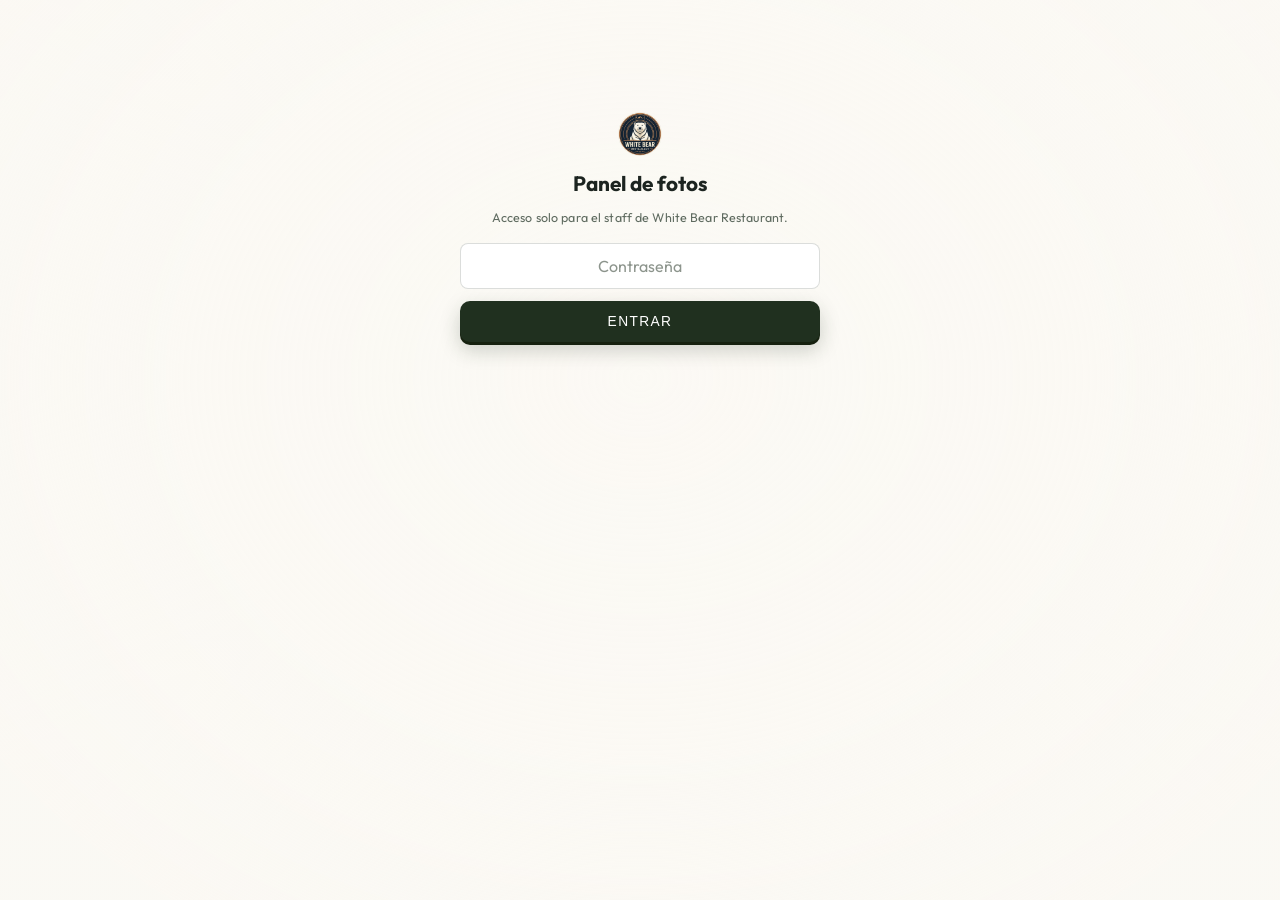
==== commit 87b34936: "Indexación: robots, sitemap, datos estructurados y páginas internas fuera - robots.txt y sitemap.xml" ====
--- a/public/admin-photos.html
+++ b/public/admin-photos.html
@@ -2,6 +2,9 @@
 <html lang="es">
 <head>
 <meta charset="utf-8" />
+<meta name="robots" content="noindex, nofollow" />
+<!-- Página interna: fuera del índice de Google. La etiqueta va aquí
+     y no en robots.txt a propósito -- ver el comentario de ese archivo. -->
 <meta name="viewport" content="width=device-width, initial-scale=1" />
 <title>Administrar fotos — White Bear Restaurant</title>
 <link rel="icon" type="image/png" href="favicon.png" />
--- a/public/css/style.css
+++ b/public/css/style.css
@@ -106,6 +106,68 @@
   );
 }
 
+/* La foto de la cumbre de Whiteface, a quince minutos del restaurante, en una
+   banda propia a ancho completo.
+ *
+ * Detrás del formulario no funcionaba: el bosque de la mitad inferior es casi
+ * negro, y el velo necesario para que las etiquetas se leyeran dejaba la foto
+ * irreconocible. Aquí se ve entera y a plena fuerza, y el texto conserva su
+ * fondo limpio -- que es exactamente lo que hacen los sitios de referencia:
+ * la fotografía va en bloques propios, nunca debajo del texto. */
+.hero-photo {
+  position: relative;
+  width: 100%;
+  height: clamp(240px, 40vh, 420px);
+  overflow: hidden;
+  background: var(--surface-alt);
+}
+
+.hero-photo img {
+  width: 100%;
+  height: 100%;
+  object-fit: cover;
+  /* El original es vertical y la banda apaisada. El recorte se centra en la
+     línea del horizonte -- la cumbre y las Altas Cumbres al fondo -- y no en
+     el cielo ni en la barandilla del mirador. */
+  object-position: center 46%;
+  display: block;
+}
+
+/* Difumina el canto inferior hacia el marfil para que la banda no termine en
+   una línea dura contra el formulario. */
+.hero-photo::after {
+  content: "";
+  position: absolute;
+  inset: auto 0 0 0;
+  height: 30%;
+  background: linear-gradient(to bottom, rgba(251, 249, 244, 0), var(--bg));
+  pointer-events: none;
+}
+
+/* Línea de establecimiento: nombre, plaza y año. Va debajo de la foto, sobre
+   el marfil, y no encima de ella -- sobre la imagen cambiaba de legibilidad
+   según el píxel que le tocara detrás. */
+.establishment-line {
+  margin: 16px 0 0;
+  font-size: 0.72rem;
+  font-weight: 500;
+  letter-spacing: 0.18em;
+  text-transform: uppercase;
+  color: var(--text-muted);
+  text-align: center;
+  padding: 0 16px;
+  text-wrap: balance;
+}
+
+@media (max-width: 560px) {
+  /* En teléfono la línea se parte en dos; se afloja el tracking para que
+     entre completa antes de recurrir a cortarla. */
+  .establishment-line {
+    letter-spacing: 0.1em;
+    font-size: 0.66rem;
+  }
+}
+
 a {
   color: inherit;
 }
@@ -159,6 +221,133 @@
   max-width: 760px;
   margin: 0 auto;
   padding: 0 20px 48px;
+}
+
+/* ---------- reserva + carrusel de platos ---------- */
+/* En pantalla angosta es una sola columna y el carrusel no se muestra: no
+   hay sitio al lado del formulario, y apilarlo encima solo alejaría el
+   primer campo de la vista. */
+.booking-layout {
+  display: grid;
+  grid-template-columns: minmax(0, 1fr);
+  gap: 40px;
+  align-items: start;
+}
+
+@media (min-width: 1000px) {
+  /* El contenedor se ensancha solo aquí, para que el formulario encoja a la
+     izquierda sin que el resto de las secciones cambie de ancho. */
+  .container {
+    max-width: 1160px;
+  }
+  .booking-layout {
+    grid-template-columns: minmax(0, 1fr) minmax(0, 0.78fr);
+  }
+  /* Las tarjetas de abajo conservan la medida de lectura original. */
+  .container > .card,
+  .container > .confirmation {
+    max-width: 760px;
+    margin-left: auto;
+    margin-right: auto;
+  }
+}
+
+.dish-rail {
+  display: none;
+}
+
+@media (min-width: 1000px) {
+  .dish-rail {
+    display: block;
+    /* Acompaña al formulario mientras se baja, en vez de desaparecer al
+       primer scroll. 92px = alto del encabezado pegajoso + aire. */
+    position: sticky;
+    top: 92px;
+  }
+  .dish-rail[hidden] {
+    display: none;
+  }
+}
+
+.dish-rail-frame {
+  position: relative;
+  width: 100%;
+  aspect-ratio: 3 / 4;
+  border-radius: var(--radius);
+  overflow: hidden;
+  background: var(--surface-alt);
+  border: 1px solid var(--border);
+  box-shadow: var(--shadow);
+}
+
+.dish-rail-frame img {
+  position: absolute;
+  inset: 0;
+  width: 100%;
+  height: 100%;
+  object-fit: cover;
+  opacity: 0;
+  transition: opacity 0.9s ease;
+}
+
+.dish-rail-frame img.is-current {
+  opacity: 1;
+}
+
+@media (prefers-reduced-motion: reduce) {
+  .dish-rail-frame img {
+    transition: none;
+  }
+}
+
+.dish-rail-foot {
+  display: flex;
+  align-items: center;
+  justify-content: space-between;
+  gap: 12px;
+  margin-top: 12px;
+  padding: 0 2px;
+}
+
+.dish-rail-label {
+  margin: 0;
+  font-size: 0.68rem;
+  font-weight: 500;
+  letter-spacing: 0.16em;
+  text-transform: uppercase;
+  color: var(--text-muted);
+}
+
+/* Control de pausa. No es un adorno: un carrusel que avanza solo al lado de
+   un formulario tiene que poder detenerse, o distrae justo a quien está
+   tecleando sus datos. */
+.dish-rail-toggle {
+  display: inline-flex;
+  align-items: center;
+  justify-content: center;
+  width: 30px;
+  height: 30px;
+  flex-shrink: 0;
+  padding: 0;
+  border-radius: 50%;
+  border: 1px solid var(--border);
+  background: var(--surface-solid);
+  color: var(--text-muted);
+  cursor: pointer;
+}
+
+.dish-rail-toggle svg {
+  width: 14px;
+  height: 14px;
+  fill: none;
+  stroke: currentColor;
+  stroke-width: 2;
+  stroke-linecap: round;
+}
+
+.dish-rail-toggle:hover {
+  border-color: var(--border-strong);
+  color: var(--text);
 }
 
 @keyframes fade-in-up {
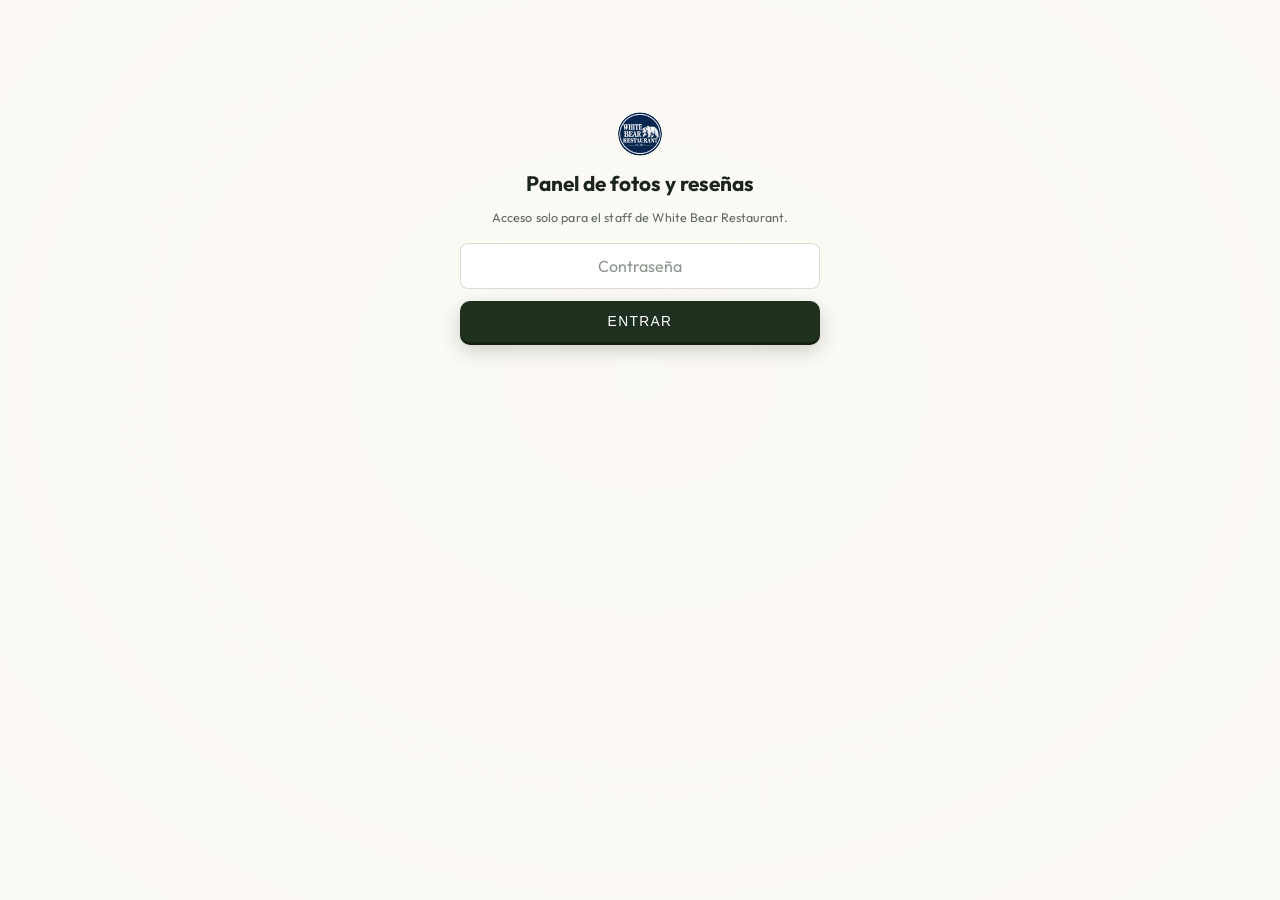
==== commit d9278c10: "Reseñas negativas: retenidas para el staff en vez de descartadas Una reseña con palabras de NEGATIVE" ====
--- a/public/admin-photos.html
+++ b/public/admin-photos.html
@@ -6,7 +6,7 @@
 <!-- Página interna: fuera del índice de Google. La etiqueta va aquí
      y no en robots.txt a propósito -- ver el comentario de ese archivo. -->
 <meta name="viewport" content="width=device-width, initial-scale=1" />
-<title>Administrar fotos — White Bear Restaurant</title>
+<title>Administrar fotos y reseñas — White Bear Restaurant</title>
 <link rel="icon" type="image/png" href="favicon.png" />
 <link rel="preconnect" href="https://fonts.googleapis.com" />
 <link rel="preconnect" href="https://fonts.gstatic.com" crossorigin />
@@ -35,6 +35,17 @@
   }
   .icon-btn:disabled { opacity: 0.35; cursor: not-allowed; }
   .icon-btn.danger { color: var(--danger); border-color: var(--danger); background: transparent; }
+  .review-row {
+    background: var(--surface); border: 1px solid var(--border); border-radius: 12px;
+    padding: 12px 14px; margin-bottom: 10px; box-shadow: var(--shadow);
+  }
+  .review-row-header { display: flex; justify-content: space-between; gap: 10px; font-size: 0.85rem; }
+  .review-row-text { margin: 8px 0; white-space: pre-wrap; overflow-wrap: anywhere; }
+  .review-row .photo-thumb { margin-bottom: 8px; }
+  .review-row-actions { display: flex; gap: 6px; }
+  .review-row-actions .btn, #review-filter .btn { width: auto; padding: 8px 14px; font-size: 0.85rem; }
+  .review-row-actions .btn:not(.btn-primary), #review-filter .btn { background: var(--surface-alt); border: 1px solid var(--border); color: var(--text); }
+  #review-filter .btn[aria-pressed="true"] { background: var(--forest); color: var(--on-brand); }
   .photo-category-badge {
     display: inline-block; font-size: 0.7rem; font-weight: 700; text-transform: uppercase;
     letter-spacing: 0.03em; padding: 2px 8px; border-radius: 999px; margin-top: 4px;
@@ -48,7 +59,7 @@
 
   <div id="login-view" class="admin-login">
     <div class="brand-icon" style="margin:0 auto 14px"><img src="images/bear-logo.jpg" alt="White Bear Restaurant" class="brand-icon-img"></div>
-    <h1 style="font-size:1.3rem">Panel de fotos</h1>
+    <h1 style="font-size:1.3rem">Panel de fotos y reseñas</h1>
     <p class="hint" style="margin-bottom:18px">Acceso solo para el staff de White Bear Restaurant.</p>
     <div id="login-alert"></div>
     <input type="password" id="password-input" placeholder="Contraseña" autocomplete="current-password" style="margin-bottom:12px" />
@@ -85,6 +96,20 @@
 
     <div id="photo-list"></div>
     <p class="hint" id="empty-photos" hidden>Aún no hay fotos. Agrega la primera arriba.</p>
+
+    <p class="section-title" style="margin-top:40px">Reseñas de clientes</p>
+    <p class="hint" style="margin-bottom:16px">
+      Las reseñas con palabras fuertes no se publican solas: esperan aquí a que alguien del staff las lea. Publicar la
+      pone en el sitio; Ocultar la saca del sitio pero la conserva aquí.
+    </p>
+    <div id="review-filter" style="display:flex;gap:6px;margin-bottom:12px">
+      <button type="button" class="btn" data-filter="pending">Por revisar</button>
+      <button type="button" class="btn" data-filter="approved">Publicadas</button>
+      <button type="button" class="btn" data-filter="hidden">Ocultas</button>
+    </div>
+    <div id="review-alert"></div>
+    <div id="review-list"></div>
+    <p class="hint" id="empty-reviews" hidden>No hay reseñas en esta lista.</p>
   </div>
 
 </div>
